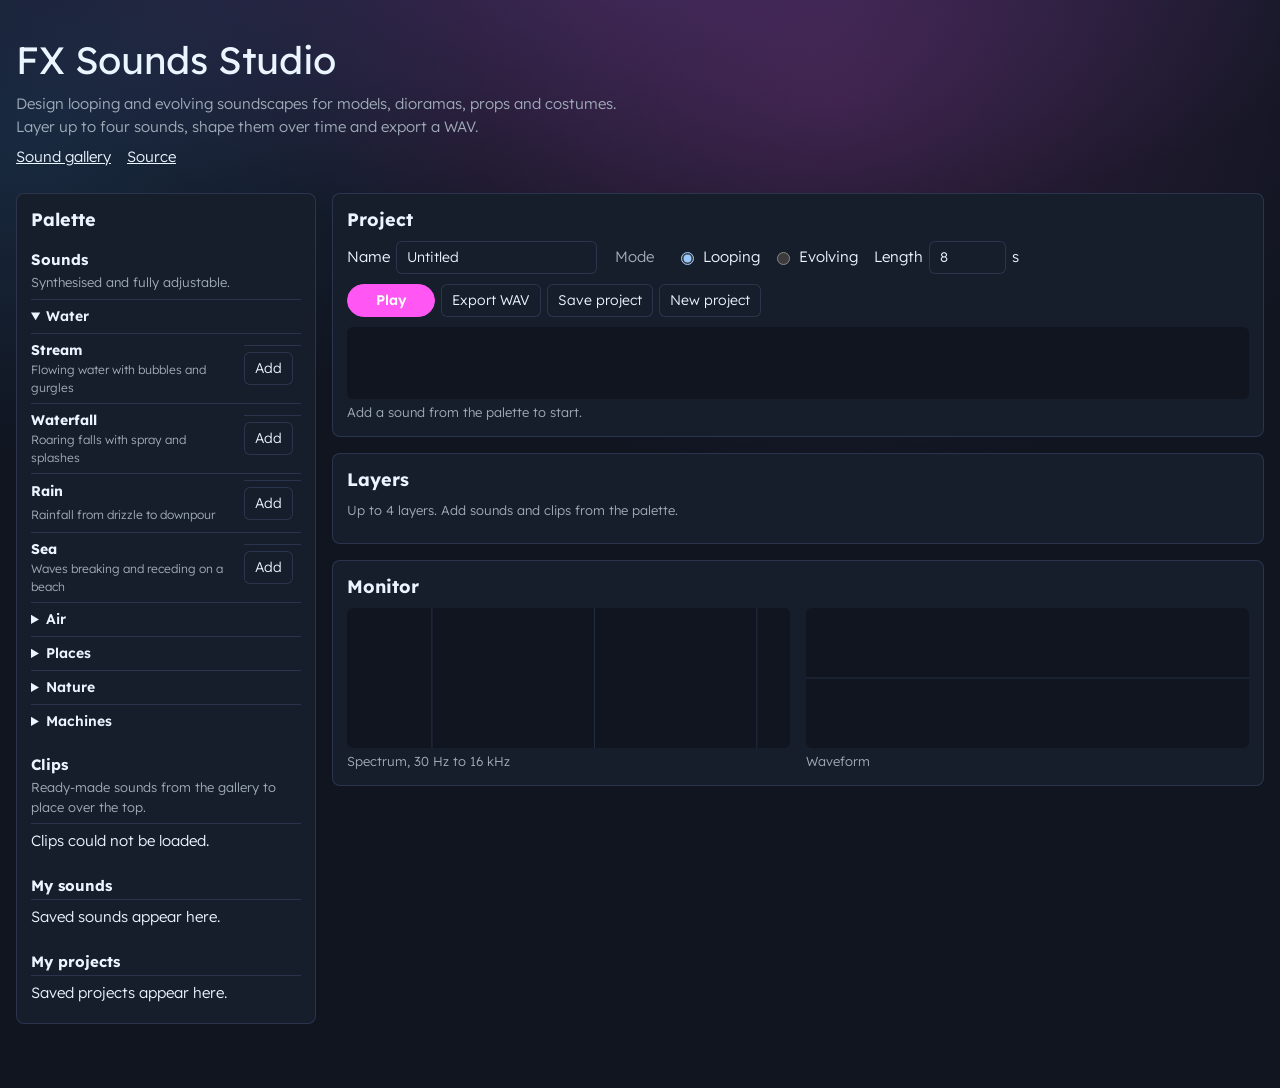
==== site/studio/index.html @ f0c24636 "Add Studio, automatable engine settings, clips and badgewa.re theme" ====
<!doctype html>
<html lang="en">
<head>
<meta charset="utf-8">
<meta name="viewport" content="width=device-width, initial-scale=1">
<title>FX Sounds Studio</title>
<link rel="preconnect" href="https://fonts.googleapis.com">
<link rel="preconnect" href="https://fonts.gstatic.com" crossorigin>
<link rel="stylesheet" href="https://fonts.googleapis.com/css2?family=Lexend:wght@300..700&display=swap">
<link rel="stylesheet" href="studio.css">
<script type="module" src="js/main.js"></script>
</head>
<body data-mode="loop">
<header>
  <h1>FX Sounds Studio</h1>
  <p>Design looping and evolving soundscapes for models, dioramas, props and costumes. Layer up to four sounds, shape them over time and export a WAV.</p>
  <nav aria-label="Site">
    <ul>
      <li><a href="../">Sound gallery</a></li>
      <li><a href="https://github.com/pimoroni/fx-sounds">Source</a></li>
    </ul>
  </nav>
</header>

<main>
  <section aria-labelledby="project-heading">
    <h2 id="project-heading">Project</h2>
    <form id="project-form">
      <label>Name <input id="project-name" value="Untitled" autocomplete="off"></label>
      <fieldset>
        <legend>Mode</legend>
        <label><input type="radio" name="mode" value="loop" checked>Looping</label>
        <label><input type="radio" name="mode" value="evolve">Evolving</label>
      </fieldset>
      <label>Length <input id="project-length" type="number" min="0.5" max="120" step="0.1" value="8"> s</label>
      <label data-evolve>Fade in <input id="fade-in" type="number" min="0" max="30" step="0.1" value="0"> s</label>
      <label data-evolve>Fade out <input id="fade-out" type="number" min="0" max="30" step="0.1" value="0"> s</label>
    </form>
    <menu aria-label="Transport">
      <li><button type="button" id="play" aria-pressed="false">Play</button></li>
      <li data-evolve><label><input type="checkbox" id="loop-playback" checked>Loop</label></li>
      <li><button type="button" id="export">Export WAV</button></li>
      <li><button type="button" id="save-project">Save project</button></li>
      <li><button type="button" id="new-project">New project</button></li>
    </menu>
    <figure id="overview">
      <canvas aria-label="Mix overview"></canvas>
      <figcaption><output id="status" aria-live="polite">Add a sound from the palette to start.</output></figcaption>
    </figure>
  </section>

  <section aria-labelledby="layers-heading">
    <h2 id="layers-heading">Layers</h2>
    <p id="layers-hint">Up to four layers. Add sounds and clips from the palette.</p>
    <ol id="layers"></ol>
  </section>

  <section aria-labelledby="monitor-heading">
    <h2 id="monitor-heading">Monitor</h2>
    <figure>
      <canvas id="spectrum" aria-label="Live spectrum"></canvas>
      <figcaption>Spectrum, 30 Hz to 16 kHz</figcaption>
    </figure>
    <figure>
      <canvas id="waveform" aria-label="Live waveform"></canvas>
      <figcaption>Waveform</figcaption>
    </figure>
  </section>
</main>

<aside aria-labelledby="palette-heading">
  <h2 id="palette-heading">Palette</h2>
  <section aria-labelledby="sounds-heading">
    <h3 id="sounds-heading">Sounds</h3>
    <p>Synthesised and fully adjustable.</p>
    <ul id="template-groups"></ul>
  </section>
  <section aria-labelledby="clips-heading">
    <h3 id="clips-heading">Clips</h3>
    <p>Ready-made sounds from the gallery to place over the top.</p>
    <ul id="clip-groups"></ul>
  </section>
  <section aria-labelledby="my-sounds-heading">
    <h3 id="my-sounds-heading">My sounds</h3>
    <ul id="saved-sounds"></ul>
  </section>
  <section aria-labelledby="my-projects-heading">
    <h3 id="my-projects-heading">My projects</h3>
    <ul id="saved-projects"></ul>
  </section>
</aside>

<dialog id="name-dialog">
  <form method="dialog">
    <h2>Save</h2>
    <label>Name <input name="name" required autocomplete="off"></label>
    <menu>
      <li><button value="save">Save</button></li>
      <li><button value="cancel" formnovalidate>Cancel</button></li>
    </menu>
  </form>
</dialog>

<template id="synth-layer">
  <li>
    <article>
      <header>
        <h3></h3>
        <p></p>
        <menu aria-label="Layer actions">
          <li><button type="button" data-action="mute" aria-pressed="false">Mute</button></li>
          <li><button type="button" data-action="solo" aria-pressed="false">Solo</button></li>
          <li><button type="button" data-action="variation">New variation</button></li>
          <li><button type="button" data-action="save">Save sound</button></li>
          <li><button type="button" data-action="patch">Download .ini</button></li>
          <li><button type="button" data-action="remove">Remove</button></li>
        </menu>
      </header>
      <fieldset data-group="sound">
        <legend>Sound</legend>
      </fieldset>
      <fieldset data-group="mix">
        <legend>Mix</legend>
      </fieldset>
      <section data-evolve aria-label="Shape over time">
        <label>Shape over time <select data-role="focus"></select></label>
        <button type="button" data-action="flatten">Flatten</button>
        <figure data-role="automation"></figure>
      </section>
      <output data-role="status" aria-live="polite"></output>
    </article>
  </li>
</template>

<template id="clip-layer">
  <li>
    <article>
      <header>
        <h3></h3>
        <p>Clip</p>
        <menu aria-label="Layer actions">
          <li><button type="button" data-action="mute" aria-pressed="false">Mute</button></li>
          <li><button type="button" data-action="solo" aria-pressed="false">Solo</button></li>
          <li><button type="button" data-action="remove">Remove</button></li>
        </menu>
      </header>
      <fieldset data-group="clip">
        <legend>Clip</legend>
        <label><input type="checkbox" data-role="loop">Loop</label>
        <label>Fade in <input type="number" data-role="fade-in" min="0" max="30" step="0.05" value="0"> s</label>
        <label>Fade out <input type="number" data-role="fade-out" min="0" max="30" step="0.05" value="0"> s</label>
      </fieldset>
      <fieldset data-group="mix">
        <legend>Mix</legend>
      </fieldset>
      <figure data-role="placements">
        <figcaption>Click the strip to place the clip, drag to move it, double-click or press Delete to remove it.</figcaption>
      </figure>
      <section data-evolve aria-label="Shape over time">
        <label>Shape over time <select data-role="focus"></select></label>
        <button type="button" data-action="flatten">Flatten</button>
        <figure data-role="automation"></figure>
      </section>
      <output data-role="status" aria-live="polite"></output>
    </article>
  </li>
</template>
</body>
</html>
---- site/studio/studio.css ----
:root {
  color-scheme: dark;
  --ground: #101520;
  --card: #161d2b;
  --ink: rgb(235, 245, 255);
  --muted: rgb(160, 172, 186);
  --line: rgba(150, 180, 255, 0.16);
  --accent: rgb(255, 86, 244);
  --accent-ink: rgb(255, 255, 255);
  --trace: rgb(255, 86, 244);
  --wash:
    radial-gradient(56rem 40rem at calc(50% + 12rem) 6rem, rgba(255, 86, 244, 0.15), transparent 60%),
    radial-gradient(48rem 34rem at 2% 8rem, rgba(70, 150, 230, 0.16), transparent 60%),
    radial-gradient(72rem 30rem at 50% -6rem, rgba(160, 90, 220, 0.28), transparent 70%);
  --position: 0;
}

* {
  box-sizing: border-box;
}

body {
  display: grid;
  grid-template-columns: minmax(0, 1fr);
  grid-template-areas: "header" "palette" "main";
  gap: 16px;
  max-width: 1400px;
  margin: 0 auto;
  padding: 0 16px 64px;
  background: var(--wash), var(--ground);
  background-repeat: no-repeat;
  color: var(--ink);
  font: 300 15px/1.5 "Lexend", system-ui, -apple-system, "Segoe UI", Roboto, sans-serif;

  @media (min-width: 960px) {
    grid-template-columns: 300px minmax(0, 1fr);
    grid-template-areas: "header header" "palette main";
    align-items: start;
  }

  &[aria-busy="true"] {
    cursor: progress;
  }

  &[data-mode="loop"] [data-evolve] {
    display: none !important;
  }

  & > header {
    grid-area: header;
    padding-block: 32px 8px;

    & h1 {
      margin: 0 0 4px;
      font-size: clamp(26px, 4vw, 38px);
      font-weight: 400;
      letter-spacing: -0.01em;
    }

    & p {
      margin: 0 0 8px;
      color: var(--muted);
      max-width: 70ch;
    }

    & ul {
      display: flex;
      gap: 16px;
      margin: 0;
      padding: 0;
      list-style: none;
    }

    & a {
      color: var(--ink);
    }
  }

  & > main {
    grid-area: main;
    display: grid;
    gap: 16px;
    min-width: 0;
  }

  & > aside {
    grid-area: palette;
    background: var(--card);
    border: 1px solid var(--line);
    border-radius: 8px;
    padding: 12px 14px;

    @media (min-width: 960px) {
      position: sticky;
      top: 16px;
      max-height: calc(100vh - 32px);
      overflow-y: auto;
    }

    & h2 {
      margin: 0 0 4px;
      font-size: 18px;
    }

    & h3 {
      margin: 16px 0 2px;
      font-size: 15px;
    }

    & section > p {
      margin: 0 0 6px;
      color: var(--muted);
      font-size: 13px;
    }

    & ul {
      margin: 0;
      padding: 0;
      list-style: none;
    }

    & details {
      border-top: 1px solid var(--line);

      & summary {
        padding: 6px 0;
        cursor: pointer;
        font-weight: 600;
        font-size: 14px;
      }
    }

    & li li,
    & section > ul > li:not(:has(details)) {
      display: grid;
      grid-template-columns: 1fr auto;
      align-items: center;
      gap: 0 8px;
      padding: 6px 0;
      border-top: 1px solid var(--line);

      & h4 {
        margin: 0;
        font-size: 14px;
      }

      & p {
        grid-column: 1;
        margin: 0;
        color: var(--muted);
        font-size: 12px;
      }

      & menu {
        grid-column: 2;
        grid-row: 1 / span 2;
        flex-direction: column;
        align-items: stretch;
      }
    }
  }
}

main > section {
  background: var(--card);
  border: 1px solid var(--line);
  border-radius: 8px;
  padding: 12px 14px 14px;

  & > h2 {
    margin: 0 0 8px;
    font-size: 18px;
  }

  & > p {
    margin: 0 0 8px;
    color: var(--muted);
    font-size: 13px;
  }
}

menu {
  display: flex;
  flex-wrap: wrap;
  align-items: center;
  gap: 6px;
  margin: 0;
  padding: 0;
  list-style: none;
}

button,
select,
input[type="number"],
input:not([type]) {
  font: inherit;
  font-size: 14px;
  color: var(--ink);
  background: var(--card);
  border: 1px solid var(--line);
  border-radius: 6px;
  padding: 5px 10px;
}

input[type="number"] {
  width: 5.5em;
}

button {
  cursor: pointer;

  &:hover:not(:disabled) {
    border-color: var(--muted);
  }

  &:disabled {
    opacity: 0.5;
    cursor: default;
  }

  &[aria-pressed="true"] {
    background: var(--ink);
    border-color: var(--ink);
    color: var(--card);
  }

  &#play {
    min-width: 88px;
    border-radius: 2rem;
    font-weight: 600;
    background: var(--accent);
    border-color: var(--accent);
    color: var(--accent-ink);
  }
}

input[type="range"] {
  accent-color: var(--accent);
  width: 100%;
}

:focus-visible {
  outline: 2px solid var(--accent);
  outline-offset: 2px;
}

#project-form {
  display: flex;
  flex-wrap: wrap;
  align-items: center;
  gap: 8px 16px;
  margin-bottom: 10px;

  & fieldset {
    display: flex;
    gap: 12px;
    margin: 0;
    padding: 0;
    border: 0;

    & legend {
      float: left;
      margin-right: 8px;
      color: var(--muted);
    }
  }

  & label {
    display: inline-flex;
    align-items: center;
    gap: 6px;
  }
}

figure {
  position: relative;
  margin: 10px 0 0;

  & canvas {
    display: block;
    width: 100%;
    height: 72px;
    background: var(--ground);
    border-radius: 6px;
  }

  & figcaption {
    margin-top: 4px;
    color: var(--muted);
    font-size: 13px;
  }
}

#overview,
[data-role="automation"],
[data-role="placements"] {
  &::after {
    content: "";
    display: none;
    position: absolute;
    top: 0;
    bottom: 0;
    left: calc(var(--position) * 100%);
    width: 2px;
    background: var(--ink);
    pointer-events: none;
  }
}

[data-playing] :is(#overview, [data-role="automation"], [data-role="placements"])::after {
  display: block;
}

#overview::after {
  bottom: 26px;
}

[data-role="placements"]::after {
  bottom: auto;
  height: 56px;
}

#layers {
  display: grid;
  gap: 12px;
  margin: 0;
  padding: 0;
  list-style: none;
}

article {
  border: 1px solid var(--line);
  border-radius: 8px;
  padding: 10px 12px 12px;
  background: var(--ground);

  & > header {
    display: flex;
    flex-wrap: wrap;
    align-items: baseline;
    gap: 4px 12px;
    margin-bottom: 8px;

    & h3 {
      margin: 0;
      font-size: 16px;
    }

    & p {
      flex: 1;
      margin: 0;
      color: var(--muted);
      font-size: 13px;
    }

    & menu {
      flex-basis: 100%;
    }

    & button {
      font-size: 13px;
      padding: 3px 8px;
    }
  }

  & fieldset {
    margin: 0 0 8px;
    padding: 6px 10px 8px;
    border: 1px solid var(--line);
    border-radius: 6px;

    & legend {
      padding: 0 4px;
      color: var(--muted);
      font-size: 13px;
    }
  }

  & fieldset:is([data-group="sound"], [data-group="mix"]) > ul {
    display: grid;
    grid-template-columns: repeat(auto-fill, minmax(min(100%, 300px), 1fr));
    gap: 4px 16px;
    margin: 0;
    padding: 0;
    list-style: none;

    & li {
      display: grid;
      grid-template-columns: 6.5em minmax(0, 1fr) 6.5em auto;
      align-items: center;
      gap: 8px;
      font-size: 14px;

      &:has(:disabled) label {
        color: var(--accent);
      }
    }

    & select {
      min-width: 0;
    }

    & output {
      color: var(--muted);
      font-size: 12px;
      font-variant-numeric: tabular-nums;
      text-align: right;
      overflow: hidden;
      text-overflow: ellipsis;
      white-space: nowrap;
    }

    & button {
      font-size: 12px;
      padding: 2px 8px;
    }
  }

  & fieldset[data-group="clip"] {
    display: flex;
    flex-wrap: wrap;
    gap: 8px 16px;

    & label {
      display: inline-flex;
      align-items: center;
      gap: 6px;
    }
  }

  & section {
    display: flex;
    flex-wrap: wrap;
    align-items: center;
    gap: 6px 12px;

    & figure {
      flex-basis: 100%;
      margin: 0;
    }
  }

  & > output {
    display: block;
    min-height: 1.2em;
    margin-top: 6px;
    color: var(--muted);
    font-size: 13px;
  }
}

svg {
  display: block;
  width: 100%;
  background: var(--card);
  border: 1px solid var(--line);
  border-radius: 6px;
  touch-action: none;
  user-select: none;
}

[data-role="automation"] svg {
  height: 140px;
  cursor: crosshair;

  & g line {
    stroke: var(--line);
  }

  & path[data-part="area"] {
    fill: var(--trace);
    opacity: 0.15;
  }

  & path[data-part="line"] {
    fill: none;
    stroke: var(--trace);
    stroke-width: 2;
  }

  & path[data-part="wrap"] {
    fill: none;
    stroke: var(--trace);
    stroke-width: 2;
    stroke-dasharray: 4 4;
    opacity: 0.6;
  }

  & circle {
    fill: var(--card);
    stroke: var(--trace);
    stroke-width: 2;
    cursor: ns-resize;

    &:focus-visible {
      outline: none;
      fill: var(--trace);
    }
  }
}

[data-role="placements"] svg {
  height: 56px;
  cursor: copy;

  & rect {
    fill: var(--trace);
    opacity: 0.75;
    cursor: grab;

    &[data-part="repeat"],
    &[aria-hidden] {
      opacity: 0.3;
      cursor: default;
    }

    &:focus-visible {
      outline: none;
      opacity: 1;
      stroke: var(--ink);
      stroke-width: 2;
    }
  }
}

main > section:last-child {
  display: grid;
  grid-template-columns: repeat(auto-fit, minmax(min(100%, 320px), 1fr));
  gap: 0 16px;

  & > h2 {
    grid-column: 1 / -1;
  }

  & figure {
    margin: 0;
  }

  & canvas {
    height: 140px;
  }
}

dialog {
  border: 1px solid var(--line);
  border-radius: 8px;
  background: var(--card);
  color: var(--ink);
  padding: 16px 18px;

  &::backdrop {
    background: rgb(0 0 0 / 0.4);
  }

  & h2 {
    margin: 0 0 10px;
    font-size: 18px;
  }

  & label {
    display: flex;
    align-items: center;
    gap: 8px;
  }

  & menu {
    flex-direction: row-reverse;
    justify-content: flex-start;
    margin-top: 14px;
  }
}
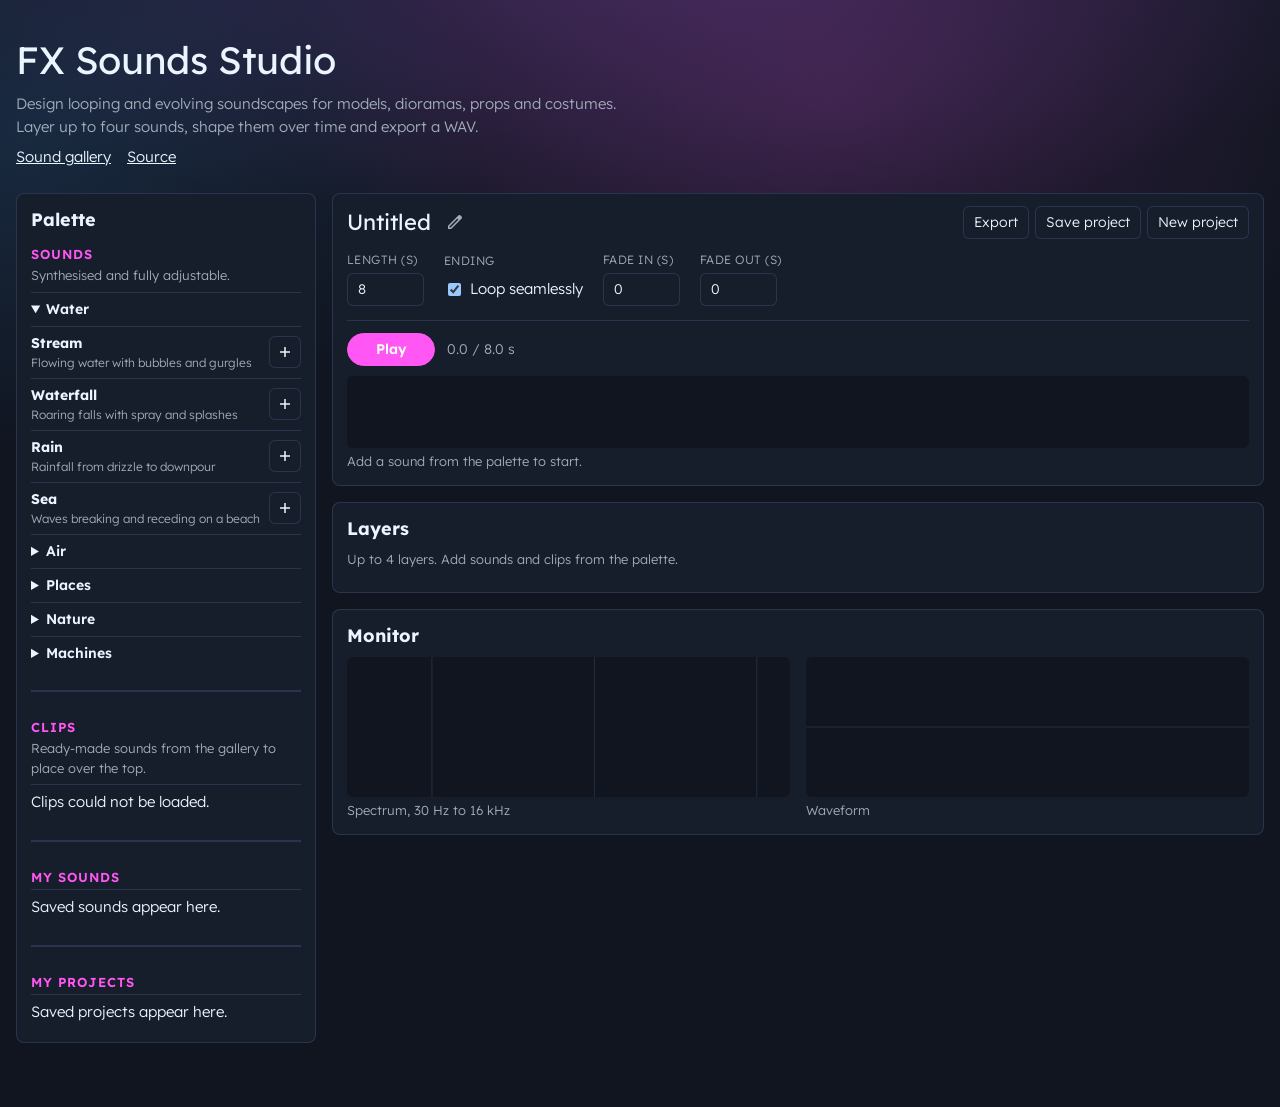
==== commit 166b1438: "Rework Studio layout, add clip previews, trimming, layer filters and exports" ====
--- a/site/studio/index.html
+++ b/site/studio/index.html
@@ -7,10 +7,11 @@
 <link rel="preconnect" href="https://fonts.googleapis.com">
 <link rel="preconnect" href="https://fonts.gstatic.com" crossorigin>
 <link rel="stylesheet" href="https://fonts.googleapis.com/css2?family=Lexend:wght@300..700&display=swap">
+<link rel="stylesheet" href="https://fonts.googleapis.com/css2?family=Material+Symbols+Outlined:opsz,wght,FILL,GRAD@24,400,0..1,0&icon_names=add,casino,delete,edit,folder_open,layers,music_note,play_arrow,stop,tune&display=block">
 <link rel="stylesheet" href="studio.css">
 <script type="module" src="js/main.js"></script>
 </head>
-<body data-mode="loop">
+<body>
 <header>
   <h1>FX Sounds Studio</h1>
   <p>Design looping and evolving soundscapes for models, dioramas, props and costumes. Layer up to four sounds, shape them over time and export a WAV.</p>
@@ -24,29 +25,32 @@
 
 <main>
   <section aria-labelledby="project-heading">
-    <h2 id="project-heading">Project</h2>
+    <header>
+      <h2 id="project-heading">Untitled</h2>
+      <button type="button" id="rename" aria-label="Rename project" title="Rename"><span data-icon aria-hidden="true">edit</span></button>
+      <input id="project-name" aria-label="Project name" autocomplete="off" hidden>
+      <menu aria-label="Project actions">
+        <li><button type="button" id="export">Export</button></li>
+        <li><button type="button" id="save-project">Save project</button></li>
+        <li><button type="button" id="new-project">New project</button></li>
+      </menu>
+    </header>
     <form id="project-form">
-      <label>Name <input id="project-name" value="Untitled" autocomplete="off"></label>
-      <fieldset>
-        <legend>Mode</legend>
-        <label><input type="radio" name="mode" value="loop" checked>Looping</label>
-        <label><input type="radio" name="mode" value="evolve">Evolving</label>
-      </fieldset>
-      <label>Length <input id="project-length" type="number" min="0.5" max="120" step="0.1" value="8"> s</label>
-      <label data-evolve>Fade in <input id="fade-in" type="number" min="0" max="30" step="0.1" value="0"> s</label>
-      <label data-evolve>Fade out <input id="fade-out" type="number" min="0" max="30" step="0.1" value="0"> s</label>
+      <label><span>Length (s)</span><input id="project-length" type="number" min="0.5" max="120" step="0.1" value="8"></label>
+      <label><span>Ending</span><span><input type="checkbox" id="loop-playback" checked>Loop seamlessly</span></label>
+      <label><span>Fade in (s)</span><input id="fade-in" type="number" min="0" max="30" step="0.1" value="0"></label>
+      <label><span>Fade out (s)</span><input id="fade-out" type="number" min="0" max="30" step="0.1" value="0"></label>
     </form>
-    <menu aria-label="Transport">
-      <li><button type="button" id="play" aria-pressed="false">Play</button></li>
-      <li data-evolve><label><input type="checkbox" id="loop-playback" checked>Loop</label></li>
-      <li><button type="button" id="export">Export WAV</button></li>
-      <li><button type="button" id="save-project">Save project</button></li>
-      <li><button type="button" id="new-project">New project</button></li>
-    </menu>
-    <figure id="overview">
-      <canvas aria-label="Mix overview"></canvas>
-      <figcaption><output id="status" aria-live="polite">Add a sound from the palette to start.</output></figcaption>
-    </figure>
+    <section aria-label="Transport">
+      <menu aria-label="Transport">
+        <li><button type="button" id="play" aria-pressed="false">Play</button></li>
+        <li><output id="position" aria-label="Playback position">0.0 / 8.0 s</output></li>
+      </menu>
+      <figure id="overview">
+        <canvas aria-label="Mix overview"></canvas>
+        <figcaption><output id="status" aria-live="polite">Add a sound from the palette to start.</output></figcaption>
+      </figure>
+    </section>
   </section>
 
   <section aria-labelledby="layers-heading">
@@ -107,27 +111,36 @@
       <header>
         <h3></h3>
         <p></p>
-        <menu aria-label="Layer actions">
-          <li><button type="button" data-action="mute" aria-pressed="false">Mute</button></li>
-          <li><button type="button" data-action="solo" aria-pressed="false">Solo</button></li>
-          <li><button type="button" data-action="variation">New variation</button></li>
-          <li><button type="button" data-action="save">Save sound</button></li>
-          <li><button type="button" data-action="patch">Download .ini</button></li>
-          <li><button type="button" data-action="remove">Remove</button></li>
+        <menu aria-label="Layer controls">
+          <li><button type="button" data-action="mute" aria-pressed="false" aria-label="Mute" title="Mute">M</button></li>
+          <li><button type="button" data-action="solo" aria-pressed="false" aria-label="Solo" title="Solo">S</button></li>
+          <li><button type="button" data-action="variation" aria-label="New variation" title="New variation"><span data-icon aria-hidden="true">casino</span></button></li>
+          <li><button type="button" data-action="remove" aria-label="Remove layer" title="Remove layer"><span data-icon aria-hidden="true">delete</span></button></li>
         </menu>
       </header>
+      <figure data-role="waveform"><canvas aria-label="Layer waveform"></canvas></figure>
       <fieldset data-group="sound">
         <legend>Sound</legend>
       </fieldset>
       <fieldset data-group="mix">
         <legend>Mix</legend>
       </fieldset>
-      <section data-evolve aria-label="Shape over time">
+      <fieldset data-group="filter">
+        <legend>Filter</legend>
+      </fieldset>
+      <section aria-label="Shape over time">
         <label>Shape over time <select data-role="focus"></select></label>
         <button type="button" data-action="flatten">Flatten</button>
         <figure data-role="automation"></figure>
       </section>
-      <output data-role="status" aria-live="polite"></output>
+      <footer>
+        <output data-role="status" aria-live="polite"></output>
+        <menu aria-label="Layer files">
+          <li><button type="button" data-action="save">Save sound</button></li>
+          <li><button type="button" data-action="export">Export layer</button></li>
+          <li><button type="button" data-action="patch">Download .ini</button></li>
+        </menu>
+      </footer>
     </article>
   </li>
 </template>
@@ -138,30 +151,40 @@
       <header>
         <h3></h3>
         <p>Clip</p>
-        <menu aria-label="Layer actions">
-          <li><button type="button" data-action="mute" aria-pressed="false">Mute</button></li>
-          <li><button type="button" data-action="solo" aria-pressed="false">Solo</button></li>
-          <li><button type="button" data-action="remove">Remove</button></li>
+        <menu aria-label="Layer controls">
+          <li><button type="button" data-action="mute" aria-pressed="false" aria-label="Mute" title="Mute">M</button></li>
+          <li><button type="button" data-action="solo" aria-pressed="false" aria-label="Solo" title="Solo">S</button></li>
+          <li><button type="button" data-action="remove" aria-label="Remove layer" title="Remove layer"><span data-icon aria-hidden="true">delete</span></button></li>
         </menu>
       </header>
+      <figure data-role="waveform"><canvas aria-label="Layer waveform"></canvas></figure>
       <fieldset data-group="clip">
         <legend>Clip</legend>
         <label><input type="checkbox" data-role="loop">Loop</label>
+        <label>Length <input type="number" data-role="trim" min="0.05" max="120" step="0.05"> s</label>
         <label>Fade in <input type="number" data-role="fade-in" min="0" max="30" step="0.05" value="0"> s</label>
         <label>Fade out <input type="number" data-role="fade-out" min="0" max="30" step="0.05" value="0"> s</label>
       </fieldset>
       <fieldset data-group="mix">
         <legend>Mix</legend>
       </fieldset>
+      <fieldset data-group="filter">
+        <legend>Filter</legend>
+      </fieldset>
       <figure data-role="placements">
         <figcaption>Click the strip to place the clip, drag to move it, double-click or press Delete to remove it.</figcaption>
       </figure>
-      <section data-evolve aria-label="Shape over time">
+      <section aria-label="Shape over time">
         <label>Shape over time <select data-role="focus"></select></label>
         <button type="button" data-action="flatten">Flatten</button>
         <figure data-role="automation"></figure>
       </section>
-      <output data-role="status" aria-live="polite"></output>
+      <footer>
+        <output data-role="status" aria-live="polite"></output>
+        <menu aria-label="Layer files">
+          <li><button type="button" data-action="export">Export layer</button></li>
+        </menu>
+      </footer>
     </article>
   </li>
 </template>
--- a/site/studio/studio.css
+++ b/site/studio/studio.css
@@ -42,9 +42,6 @@
     cursor: progress;
   }
 
-  &[data-mode="loop"] [data-evolve] {
-    display: none !important;
-  }
 
   & > header {
     grid-area: header;
@@ -102,9 +99,19 @@
       font-size: 18px;
     }
 
+    & > section + section {
+      margin-top: 20px;
+      padding-top: 14px;
+      border-top: 2px solid var(--line);
+    }
+
     & h3 {
-      margin: 16px 0 2px;
-      font-size: 15px;
+      margin: 12px 0 2px;
+      color: var(--accent);
+      font-size: 13px;
+      font-weight: 600;
+      letter-spacing: 0.08em;
+      text-transform: uppercase;
     }
 
     & section > p {
@@ -130,8 +137,7 @@
       }
     }
 
-    & li li,
-    & section > ul > li:not(:has(details)) {
+    & :is(details > ul, section > ul) > li:not(:has(details)) {
       display: grid;
       grid-template-columns: 1fr auto;
       align-items: center;
@@ -154,8 +160,7 @@
       & menu {
         grid-column: 2;
         grid-row: 1 / span 2;
-        flex-direction: column;
-        align-items: stretch;
+        flex-wrap: nowrap;
       }
     }
   }
@@ -206,6 +211,35 @@
   width: 5.5em;
 }
 
+[data-icon] {
+  display: inline-block;
+  font-family: "Material Symbols Outlined";
+  font-weight: normal;
+  font-style: normal;
+  font-size: 20px;
+  line-height: 1;
+  letter-spacing: normal;
+  text-transform: none;
+  white-space: nowrap;
+  direction: ltr;
+  font-feature-settings: "liga";
+  font-variation-settings: "FILL" 0;
+  -webkit-font-smoothing: antialiased;
+}
+
+button:has([data-icon]) {
+  display: inline-flex;
+  align-items: center;
+  justify-content: center;
+  min-width: 32px;
+  min-height: 32px;
+  padding: 4px;
+}
+
+button[aria-pressed="true"] [data-icon] {
+  font-variation-settings: "FILL" 1;
+}
+
 button {
   cursor: pointer;
 
@@ -244,32 +278,104 @@
   outline-offset: 2px;
 }
 
+main > section:first-child {
+  & > header {
+    display: flex;
+    flex-wrap: wrap;
+    align-items: center;
+    gap: 8px;
+    margin-bottom: 12px;
+
+    & h2 {
+      margin: 0;
+      font-size: 22px;
+      font-weight: 400;
+      overflow-wrap: anywhere;
+    }
+
+    & #rename {
+      border-color: transparent;
+      background: transparent;
+      color: var(--muted);
+
+      &:hover {
+        color: var(--ink);
+      }
+    }
+
+    & #project-name {
+      font-size: 18px;
+      width: min(100%, 20em);
+    }
+
+    & menu {
+      margin-left: auto;
+    }
+  }
+
+  & > section {
+    margin-top: 14px;
+    padding-top: 12px;
+    border-top: 1px solid var(--line);
+
+    & menu {
+      gap: 12px;
+    }
+
+    & #position {
+      color: var(--muted);
+      font-size: 14px;
+      font-variant-numeric: tabular-nums;
+    }
+  }
+}
+
 #project-form {
   display: flex;
   flex-wrap: wrap;
-  align-items: center;
-  gap: 8px 16px;
-  margin-bottom: 10px;
-
-  & fieldset {
+  align-items: flex-end;
+  gap: 10px 20px;
+
+  & > label,
+  & > fieldset {
     display: flex;
-    gap: 12px;
+    flex-direction: column;
+    gap: 4px;
     margin: 0;
     padding: 0;
     border: 0;
-
+  }
+
+  & > label > span:first-child,
+  & legend {
+    padding: 0;
+    color: var(--muted);
+    font-size: 12px;
+    letter-spacing: 0.04em;
+    text-transform: uppercase;
+  }
+
+  & fieldset {
     & legend {
-      float: left;
-      margin-right: 8px;
-      color: var(--muted);
-    }
-  }
-
-  & label {
+      margin-bottom: 4px;
+    }
+
+    & label {
+      display: inline-flex;
+      align-items: center;
+      gap: 6px;
+      margin-right: 12px;
+      min-height: 32px;
+    }
+  }
+
+  & > label > span:last-child:not(:first-child) {
     display: inline-flex;
     align-items: center;
     gap: 6px;
-  }
+    min-height: 32px;
+  }
+
 }
 
 figure {
@@ -292,6 +398,7 @@
 }
 
 #overview,
+[data-role="waveform"],
 [data-role="automation"],
 [data-role="placements"] {
   &::after {
@@ -307,7 +414,7 @@
   }
 }
 
-[data-playing] :is(#overview, [data-role="automation"], [data-role="placements"])::after {
+[data-playing] :is(#overview, [data-role="waveform"], [data-role="automation"], [data-role="placements"])::after {
   display: block;
 }
 
@@ -318,6 +425,18 @@
 [data-role="placements"]::after {
   bottom: auto;
   height: 56px;
+}
+
+[data-role="waveform"] {
+  margin: 0 0 8px;
+
+  & canvas {
+    height: 48px;
+  }
+}
+
+article:has([data-action="mute"][aria-pressed="true"]) [data-role="waveform"] canvas {
+  opacity: 0.35;
 }
 
 #layers {
@@ -348,18 +467,58 @@
 
     & p {
       flex: 1;
+      min-width: 12em;
       margin: 0;
       color: var(--muted);
       font-size: 13px;
     }
 
     & menu {
-      flex-basis: 100%;
+      margin-left: auto;
+      gap: 4px;
+    }
+
+    & [data-action="mute"],
+    & [data-action="solo"] {
+      min-width: 32px;
+      min-height: 32px;
+      padding: 0;
+      font-weight: 600;
+    }
+
+    & [data-action="solo"][aria-pressed="true"] {
+      background: var(--accent);
+      border-color: var(--accent);
+      color: var(--accent-ink);
+    }
+
+    & li:has([data-action="variation"]),
+    & li:has([data-action="remove"]):nth-child(3) {
+      margin-left: 12px;
+    }
+  }
+
+  & > footer {
+    display: flex;
+    flex-wrap: wrap;
+    align-items: center;
+    gap: 6px 12px;
+    margin-top: 10px;
+
+    & output {
+      flex: 1;
+      min-width: 10em;
+      color: var(--muted);
+      font-size: 13px;
+    }
+
+    & menu {
+      margin-left: auto;
     }
 
     & button {
       font-size: 13px;
-      padding: 3px 8px;
+      padding: 3px 10px;
     }
   }
 
@@ -376,7 +535,7 @@
     }
   }
 
-  & fieldset:is([data-group="sound"], [data-group="mix"]) > ul {
+  & fieldset:is([data-group="sound"], [data-group="mix"], [data-group="filter"]) > ul {
     display: grid;
     grid-template-columns: repeat(auto-fill, minmax(min(100%, 300px), 1fr));
     gap: 4px 16px;
@@ -394,10 +553,23 @@
       &:has(:disabled) label {
         color: var(--accent);
       }
+
+      &[data-unused] {
+        opacity: 0.4;
+
+        & label {
+          color: inherit;
+        }
+      }
     }
 
     & select {
       min-width: 0;
+    }
+
+    & li:has(select):is([data-group="filter"] li) {
+      grid-column: 1 / -1;
+      grid-template-columns: 6.5em minmax(0, 14em);
     }
 
     & output {
@@ -411,8 +583,9 @@
     }
 
     & button {
-      font-size: 12px;
-      padding: 2px 8px;
+      min-width: 28px;
+      min-height: 28px;
+      padding: 2px;
     }
   }
 
@@ -440,13 +613,6 @@
     }
   }
 
-  & > output {
-    display: block;
-    min-height: 1.2em;
-    margin-top: 6px;
-    color: var(--muted);
-    font-size: 13px;
-  }
 }
 
 svg {
@@ -521,6 +687,12 @@
       stroke-width: 2;
     }
   }
+
+  & path[data-part="shape"] {
+    fill: var(--accent-ink);
+    opacity: 0.55;
+    pointer-events: none;
+  }
 }
 
 main > section:last-child {
